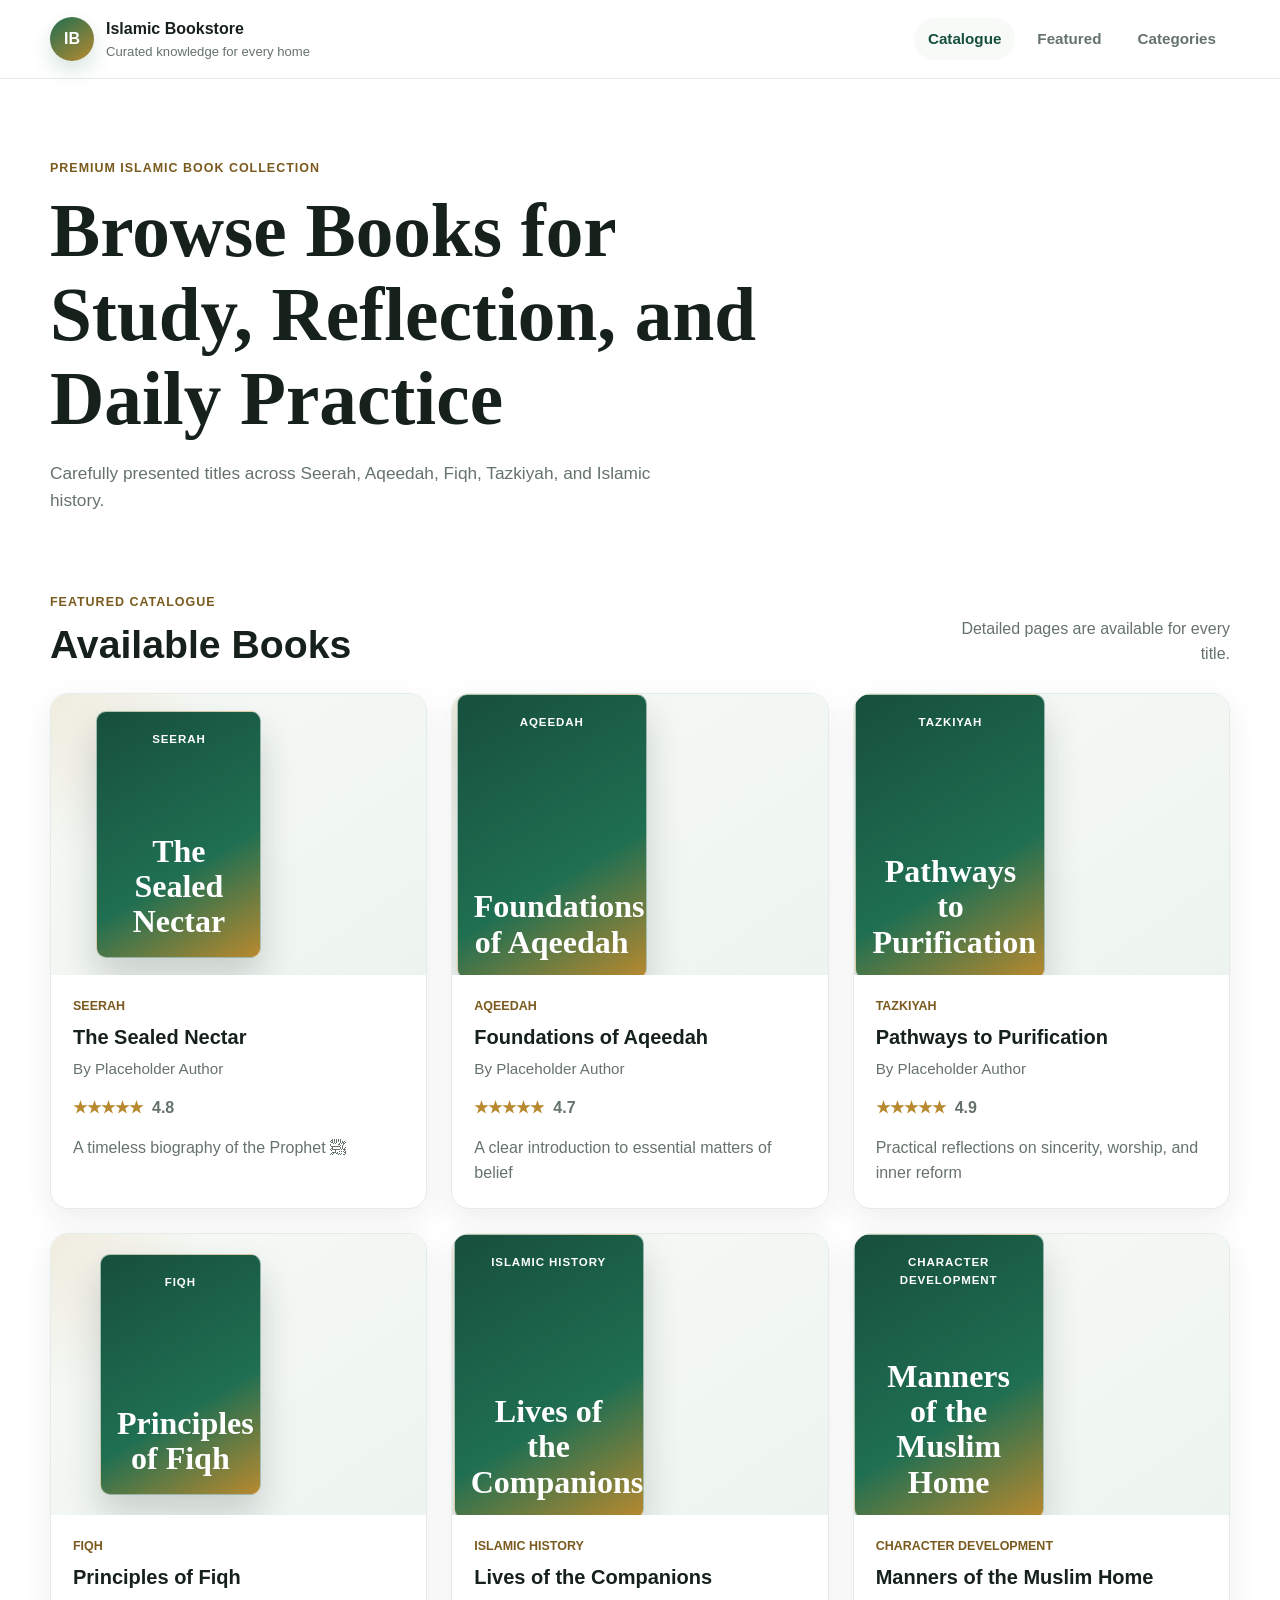
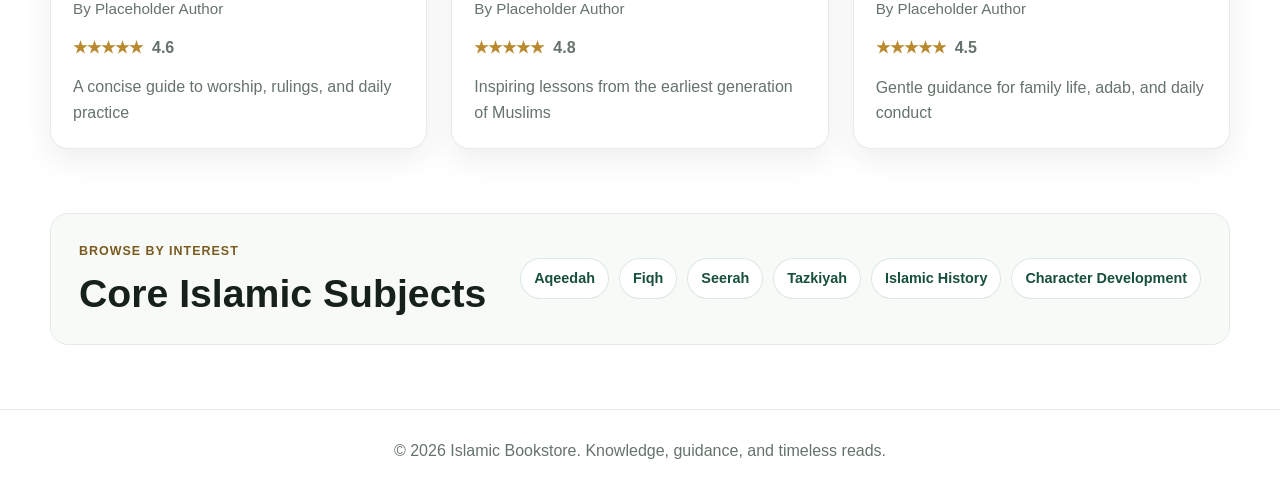
==== index.html @ 695304c9 "Rename catalogue.html to index.html" ====
<!DOCTYPE html>
<html lang="en">
<head>
  <meta charset="UTF-8">
  <meta name="viewport" content="width=device-width, initial-scale=1.0">
  <meta name="description" content="Browse a premium Islamic bookstore catalogue with detailed book information.">
  <title>Islamic Bookstore Catalogue</title>
  <link rel="stylesheet" href="styles.css">
</head>
<body>
  <header class="site-header">
    <nav class="nav-shell" aria-label="Main navigation">
      <a class="brand" href="catalogue.html" aria-label="Islamic Bookstore home">
        <span class="brand-mark" aria-hidden="true">IB</span>
        <span>
          <span class="brand-name">Islamic Bookstore</span>
          <span class="brand-tagline">Curated knowledge for every home</span>
        </span>
      </a>
      <div class="nav-links">
        <a href="catalogue.html" aria-current="page">Catalogue</a>
        <a href="#featured">Featured</a>
        <a href="#categories">Categories</a>
      </div>
    </nav>
  </header>

  <main>
    <section class="catalogue-hero">
      <div class="hero-content">
        <p class="eyebrow">Premium Islamic Book Collection</p>
        <h1>Browse Books for Study, Reflection, and Daily Practice</h1>
        <p class="hero-copy">
          Carefully presented titles across Seerah, Aqeedah, Fiqh, Tazkiyah, and Islamic history.
        </p>
      </div>
    </section>

    <section class="catalogue-section" id="featured" aria-labelledby="catalogue-title">
      <div class="section-heading">
        <div>
          <p class="eyebrow">Featured Catalogue</p>
          <h2 id="catalogue-title">Available Books</h2>
        </div>
        <p class="section-note">Detailed pages are available for every title.</p>
      </div>

      <div class="book-grid" id="bookGrid" aria-live="polite"></div>
    </section>

    <section class="category-strip" id="categories" aria-labelledby="category-title">
      <div>
        <p class="eyebrow">Browse by Interest</p>
        <h2 id="category-title">Core Islamic Subjects</h2>
      </div>
      <div class="category-tags" aria-label="Book categories">
        <span>Aqeedah</span>
        <span>Fiqh</span>
        <span>Seerah</span>
        <span>Tazkiyah</span>
        <span>Islamic History</span>
        <span>Character Development</span>
      </div>
    </section>
  </main>

  <footer class="site-footer">
    <p>&copy; 2026 Islamic Bookstore. Knowledge, guidance, and timeless reads.</p>
  </footer>

  <script src="books.js"></script>
  <script>
    const bookGrid = document.querySelector("#bookGrid");

    function buildCoverFallback(book) {
      return `
        <div class="cover-fallback" aria-hidden="true">
          <span>${book.category}</span>
          <strong>${book.title}</strong>
        </div>
      `;
    }

    function renderStars(rating) {
      const roundedRating = Math.round(rating);
      return "★★★★★".slice(0, roundedRating) + "☆☆☆☆☆".slice(0, 5 - roundedRating);
    }

    function renderCatalogue() {
      bookGrid.innerHTML = books
        .map(
          (book) => `
            <a class="book-card" href="book.html?id=${book.id}" aria-label="View details for ${book.title}">
              <div class="book-cover-wrap">
                <!-- Replace this placeholder image file with the real cover when updating books.js. -->
                <img src="${book.image}" alt="Cover of ${book.title}" loading="lazy" onerror="this.style.display='none'; this.nextElementSibling.hidden=false;">
                <div hidden>${buildCoverFallback(book)}</div>
              </div>
              <div class="book-card-body">
                <!-- Titles, authors, ratings, and previews are loaded from books.js for easier maintenance. -->
                <p class="book-category">${book.category}</p>
                <h3>${book.title}</h3>
                <p class="book-author">By ${book.author}</p>
                <div class="rating-row" aria-label="Rating ${book.rating} out of 5">
                  <span class="stars" aria-hidden="true">${renderStars(book.rating)}</span>
                  <span>${book.rating.toFixed(1)}</span>
                </div>
                <p class="book-preview">${book.preview}</p>
              </div>
            </a>
          `
        )
        .join("");
    }

    renderCatalogue();
  </script>
</body>
</html>
---- styles.css ----
:root {
  --color-ink: #17211c;
  --color-muted: #65736b;
  --color-line: #e5ebe6;
  --color-surface: #ffffff;
  --color-soft: #f7faf7;
  --color-gold: #b8892f;
  --color-gold-dark: #7a5a1e;
  --color-green: #1f6f52;
  --color-green-dark: #174f3d;
  --color-red: #a63f3f;
  --shadow-sm: 0 10px 30px rgba(23, 33, 28, 0.08);
  --shadow-md: 0 20px 45px rgba(23, 33, 28, 0.13);
  --radius-lg: 18px;
  --radius-md: 12px;
  --max-width: 1180px;
}

* {
  box-sizing: border-box;
}

html {
  scroll-behavior: smooth;
}

body {
  margin: 0;
  background: var(--color-surface);
  color: var(--color-ink);
  font-family: Inter, "Segoe UI", Arial, sans-serif;
  line-height: 1.6;
}

img {
  display: block;
  max-width: 100%;
}

a {
  color: inherit;
  text-decoration: none;
}

button {
  font: inherit;
}

.site-header {
  position: sticky;
  top: 0;
  z-index: 10;
  border-bottom: 1px solid rgba(229, 235, 230, 0.9);
  background: rgba(255, 255, 255, 0.94);
  backdrop-filter: blur(14px);
}

.nav-shell {
  width: min(var(--max-width), calc(100% - 32px));
  margin: 0 auto;
  min-height: 78px;
  display: flex;
  align-items: center;
  justify-content: space-between;
  gap: 24px;
}

.brand {
  display: inline-flex;
  align-items: center;
  gap: 12px;
  min-width: 0;
}

.brand-mark {
  width: 44px;
  height: 44px;
  display: grid;
  place-items: center;
  flex: 0 0 auto;
  border-radius: 50%;
  color: #ffffff;
  background: linear-gradient(145deg, var(--color-green), var(--color-gold));
  font-weight: 800;
  letter-spacing: 0;
  box-shadow: 0 10px 20px rgba(31, 111, 82, 0.18);
}

.brand-name,
.brand-tagline {
  display: block;
}

.brand-name {
  font-weight: 800;
  letter-spacing: 0;
}

.brand-tagline {
  color: var(--color-muted);
  font-size: 0.82rem;
}

.nav-links {
  display: flex;
  align-items: center;
  gap: 8px;
  color: var(--color-muted);
  font-size: 0.95rem;
  font-weight: 600;
}

.nav-links a {
  border-radius: 999px;
  padding: 9px 14px;
  transition: background-color 180ms ease, color 180ms ease;
}

.nav-links a:hover,
.nav-links a:focus-visible,
.nav-links a[aria-current="page"] {
  background: var(--color-soft);
  color: var(--color-green-dark);
  outline: none;
}

.catalogue-hero {
  width: min(var(--max-width), calc(100% - 32px));
  margin: 0 auto;
  padding: 80px 0 52px;
}

.hero-content {
  max-width: 780px;
}

.eyebrow {
  margin: 0 0 10px;
  color: var(--color-gold-dark);
  font-size: 0.78rem;
  font-weight: 800;
  letter-spacing: 0.08em;
  text-transform: uppercase;
}

h1,
h2,
h3,
p {
  overflow-wrap: anywhere;
}

h1,
h2,
h3 {
  margin: 0;
  line-height: 1.12;
  letter-spacing: 0;
}

h1 {
  max-width: 760px;
  font-family: Georgia, "Times New Roman", serif;
  font-size: clamp(2.5rem, 7vw, 4.7rem);
  font-weight: 700;
}

h2 {
  font-size: clamp(1.8rem, 4vw, 2.45rem);
}

.hero-copy {
  max-width: 650px;
  margin: 18px 0 0;
  color: var(--color-muted);
  font-size: 1.08rem;
}

.catalogue-section,
.category-strip,
.details-shell {
  width: min(var(--max-width), calc(100% - 32px));
  margin: 0 auto;
}

.catalogue-section {
  padding: 26px 0 64px;
}

.section-heading {
  display: flex;
  justify-content: space-between;
  align-items: end;
  gap: 28px;
  margin-bottom: 26px;
}

.section-note {
  max-width: 280px;
  margin: 0;
  color: var(--color-muted);
  text-align: right;
}

.book-grid {
  display: grid;
  grid-template-columns: repeat(3, minmax(0, 1fr));
  gap: 24px;
}

.book-card {
  display: flex;
  flex-direction: column;
  min-height: 100%;
  overflow: hidden;
  border: 1px solid var(--color-line);
  border-radius: var(--radius-lg);
  background: var(--color-surface);
  box-shadow: var(--shadow-sm);
  transition: transform 200ms ease, box-shadow 200ms ease, border-color 200ms ease;
}

.book-card:hover,
.book-card:focus-visible {
  border-color: rgba(184, 137, 47, 0.42);
  box-shadow: var(--shadow-md);
  transform: translateY(-7px);
  outline: none;
}

.book-cover-wrap {
  position: relative;
  aspect-ratio: 4 / 3;
  display: grid;
  place-items: center;
  overflow: hidden;
  background:
    radial-gradient(circle at top left, rgba(184, 137, 47, 0.12), transparent 35%),
    linear-gradient(145deg, #f7faf7, #edf4ef);
}

.book-cover-wrap img {
  width: 100%;
  height: 100%;
  object-fit: cover;
}

.cover-fallback {
  width: min(58%, 190px);
  aspect-ratio: 2 / 3;
  display: flex;
  flex-direction: column;
  justify-content: space-between;
  padding: 18px 16px;
  border: 1px solid rgba(255, 255, 255, 0.56);
  border-radius: 10px;
  color: #ffffff;
  background: linear-gradient(150deg, var(--color-green-dark), var(--color-green) 62%, var(--color-gold));
  box-shadow: 0 20px 36px rgba(23, 33, 28, 0.18);
  text-align: center;
}

.cover-fallback.large {
  width: min(72%, 330px);
}

.cover-fallback span {
  font-size: 0.72rem;
  font-weight: 800;
  letter-spacing: 0.08em;
  text-transform: uppercase;
}

.cover-fallback strong {
  font-family: Georgia, "Times New Roman", serif;
  font-size: clamp(1.35rem, 4vw, 2rem);
  line-height: 1.1;
}

.book-card-body {
  display: flex;
  flex: 1;
  flex-direction: column;
  padding: 22px;
}

.book-category {
  margin: 0 0 9px;
  color: var(--color-gold-dark);
  font-size: 0.78rem;
  font-weight: 800;
  text-transform: uppercase;
}

.book-card h3 {
  font-size: 1.25rem;
}

.book-author {
  margin: 8px 0 14px;
  color: var(--color-muted);
  font-size: 0.95rem;
}

.rating-row {
  display: flex;
  align-items: center;
  gap: 9px;
  color: var(--color-muted);
  font-weight: 700;
}

.stars {
  color: var(--color-gold);
  letter-spacing: 0;
  white-space: nowrap;
}

.book-preview {
  margin: 14px 0 0;
  color: var(--color-muted);
}

.category-strip {
  display: flex;
  justify-content: space-between;
  align-items: center;
  gap: 24px;
  margin-bottom: 64px;
  padding: 28px;
  border: 1px solid var(--color-line);
  border-radius: var(--radius-lg);
  background: var(--color-soft);
}

.category-tags,
.topic-tags {
  display: flex;
  flex-wrap: wrap;
  gap: 10px;
}

.category-tags span,
.topic-tags span {
  border: 1px solid rgba(31, 111, 82, 0.16);
  border-radius: 999px;
  background: #ffffff;
  color: var(--color-green-dark);
  padding: 8px 13px;
  font-size: 0.9rem;
  font-weight: 700;
}

.details-shell {
  padding: 34px 0 72px;
}

.back-link {
  display: inline-flex;
  margin-bottom: 22px;
  color: var(--color-green-dark);
  font-weight: 800;
}

.back-link:hover,
.back-link:focus-visible {
  color: var(--color-gold-dark);
  outline: none;
}

.book-detail-hero {
  display: grid;
  grid-template-columns: minmax(280px, 430px) minmax(0, 1fr);
  gap: 48px;
  align-items: center;
  padding: 38px;
  border: 1px solid var(--color-line);
  border-radius: var(--radius-lg);
  background: linear-gradient(145deg, #ffffff 0%, #f7faf7 100%);
  box-shadow: var(--shadow-sm);
}

.detail-cover-panel {
  display: grid;
  place-items: center;
  min-height: 500px;
  border-radius: var(--radius-md);
  background:
    radial-gradient(circle at top right, rgba(184, 137, 47, 0.13), transparent 36%),
    linear-gradient(145deg, #eef5f0, #ffffff);
}

.detail-cover {
  width: min(76%, 330px);
  aspect-ratio: 2 / 3;
  object-fit: cover;
  border-radius: 10px;
  box-shadow: 0 24px 44px rgba(23, 33, 28, 0.18);
}

.detail-summary h1 {
  margin-top: 6px;
  font-size: clamp(2.2rem, 5vw, 4rem);
}

.detail-author {
  margin: 12px 0 18px;
  color: var(--color-muted);
  font-size: 1.08rem;
  font-weight: 600;
}

.detail-meta-row {
  display: flex;
  flex-wrap: wrap;
  align-items: center;
  gap: 14px;
  margin-bottom: 16px;
}

.review-count {
  color: var(--color-muted);
  font-weight: 700;
}

.availability {
  display: inline-flex;
  margin: 0 0 22px;
  border-radius: 999px;
  padding: 8px 13px;
  font-size: 0.9rem;
  font-weight: 800;
}

.availability.available {
  background: rgba(31, 111, 82, 0.1);
  color: var(--color-green-dark);
}

.availability.limited-stock {
  background: rgba(184, 137, 47, 0.14);
  color: var(--color-gold-dark);
}

.availability.out-of-stock {
  background: rgba(166, 63, 63, 0.1);
  color: var(--color-red);
}

.summary-preview {
  max-width: 560px;
  margin: 0 0 28px;
  color: var(--color-muted);
  font-size: 1.05rem;
}

.primary-button {
  display: inline-flex;
  justify-content: center;
  align-items: center;
  min-height: 48px;
  border: 0;
  border-radius: 999px;
  padding: 0 22px;
  color: #ffffff;
  background: var(--color-green);
  box-shadow: 0 16px 28px rgba(31, 111, 82, 0.22);
  cursor: pointer;
  font-weight: 800;
  transition: transform 180ms ease, background-color 180ms ease, box-shadow 180ms ease;
}

.primary-button:hover,
.primary-button:focus-visible {
  background: var(--color-green-dark);
  box-shadow: 0 18px 30px rgba(31, 111, 82, 0.28);
  transform: translateY(-2px);
  outline: none;
}

.detail-section {
  margin-top: 24px;
  padding: 30px;
  border: 1px solid var(--color-line);
  border-radius: var(--radius-lg);
  background: var(--color-surface);
  box-shadow: var(--shadow-sm);
}

.detail-section h2 {
  margin-bottom: 16px;
  font-size: 1.45rem;
}

.detail-section p {
  margin: 0;
  color: var(--color-muted);
}

.info-grid {
  display: grid;
  grid-template-columns: repeat(5, minmax(0, 1fr));
  gap: 14px;
  margin: 0;
}

.info-grid div {
  min-width: 0;
  border: 1px solid var(--color-line);
  border-radius: var(--radius-md);
  padding: 16px;
  background: var(--color-soft);
}

.info-grid dt {
  color: var(--color-muted);
  font-size: 0.82rem;
  font-weight: 800;
  text-transform: uppercase;
}

.info-grid dd {
  margin: 6px 0 0;
  font-weight: 800;
  overflow-wrap: anywhere;
}

.empty-state {
  max-width: 720px;
  margin: 46px auto;
  padding: 40px;
  border: 1px solid var(--color-line);
  border-radius: var(--radius-lg);
  text-align: center;
  box-shadow: var(--shadow-sm);
}

.empty-state h1 {
  margin: 0 auto 12px;
  font-size: clamp(2rem, 5vw, 3.4rem);
}

.empty-state p:not(.eyebrow) {
  margin: 0 auto 22px;
  color: var(--color-muted);
}

.site-footer {
  border-top: 1px solid var(--color-line);
  padding: 28px 16px;
  color: var(--color-muted);
  text-align: center;
}

.site-footer p {
  margin: 0;
}

@media (max-width: 920px) {
  .book-grid {
    grid-template-columns: repeat(2, minmax(0, 1fr));
  }

  .book-detail-hero {
    grid-template-columns: 1fr;
  }

  .detail-cover-panel {
    min-height: 440px;
  }

  .info-grid {
    grid-template-columns: repeat(2, minmax(0, 1fr));
  }

  .category-strip {
    align-items: flex-start;
    flex-direction: column;
  }
}

@media (max-width: 720px) {
  .nav-shell {
    align-items: flex-start;
    flex-direction: column;
    gap: 14px;
    padding: 16px 0;
  }

  .nav-links {
    width: 100%;
    overflow-x: auto;
    padding-bottom: 2px;
  }

  .catalogue-hero {
    padding: 52px 0 34px;
  }

  .section-heading {
    align-items: flex-start;
    flex-direction: column;
  }

  .section-note {
    text-align: left;
  }

  .book-grid {
    grid-template-columns: 1fr;
  }

  .book-detail-hero,
  .detail-section,
  .category-strip,
  .empty-state {
    padding: 22px;
  }

  .detail-cover-panel {
    min-height: 360px;
  }

  .detail-meta-row {
    align-items: flex-start;
    flex-direction: column;
  }

  .primary-button {
    width: 100%;
  }
}

@media (max-width: 480px) {
  .brand-tagline {
    display: none;
  }

  .info-grid {
    grid-template-columns: 1fr;
  }
}
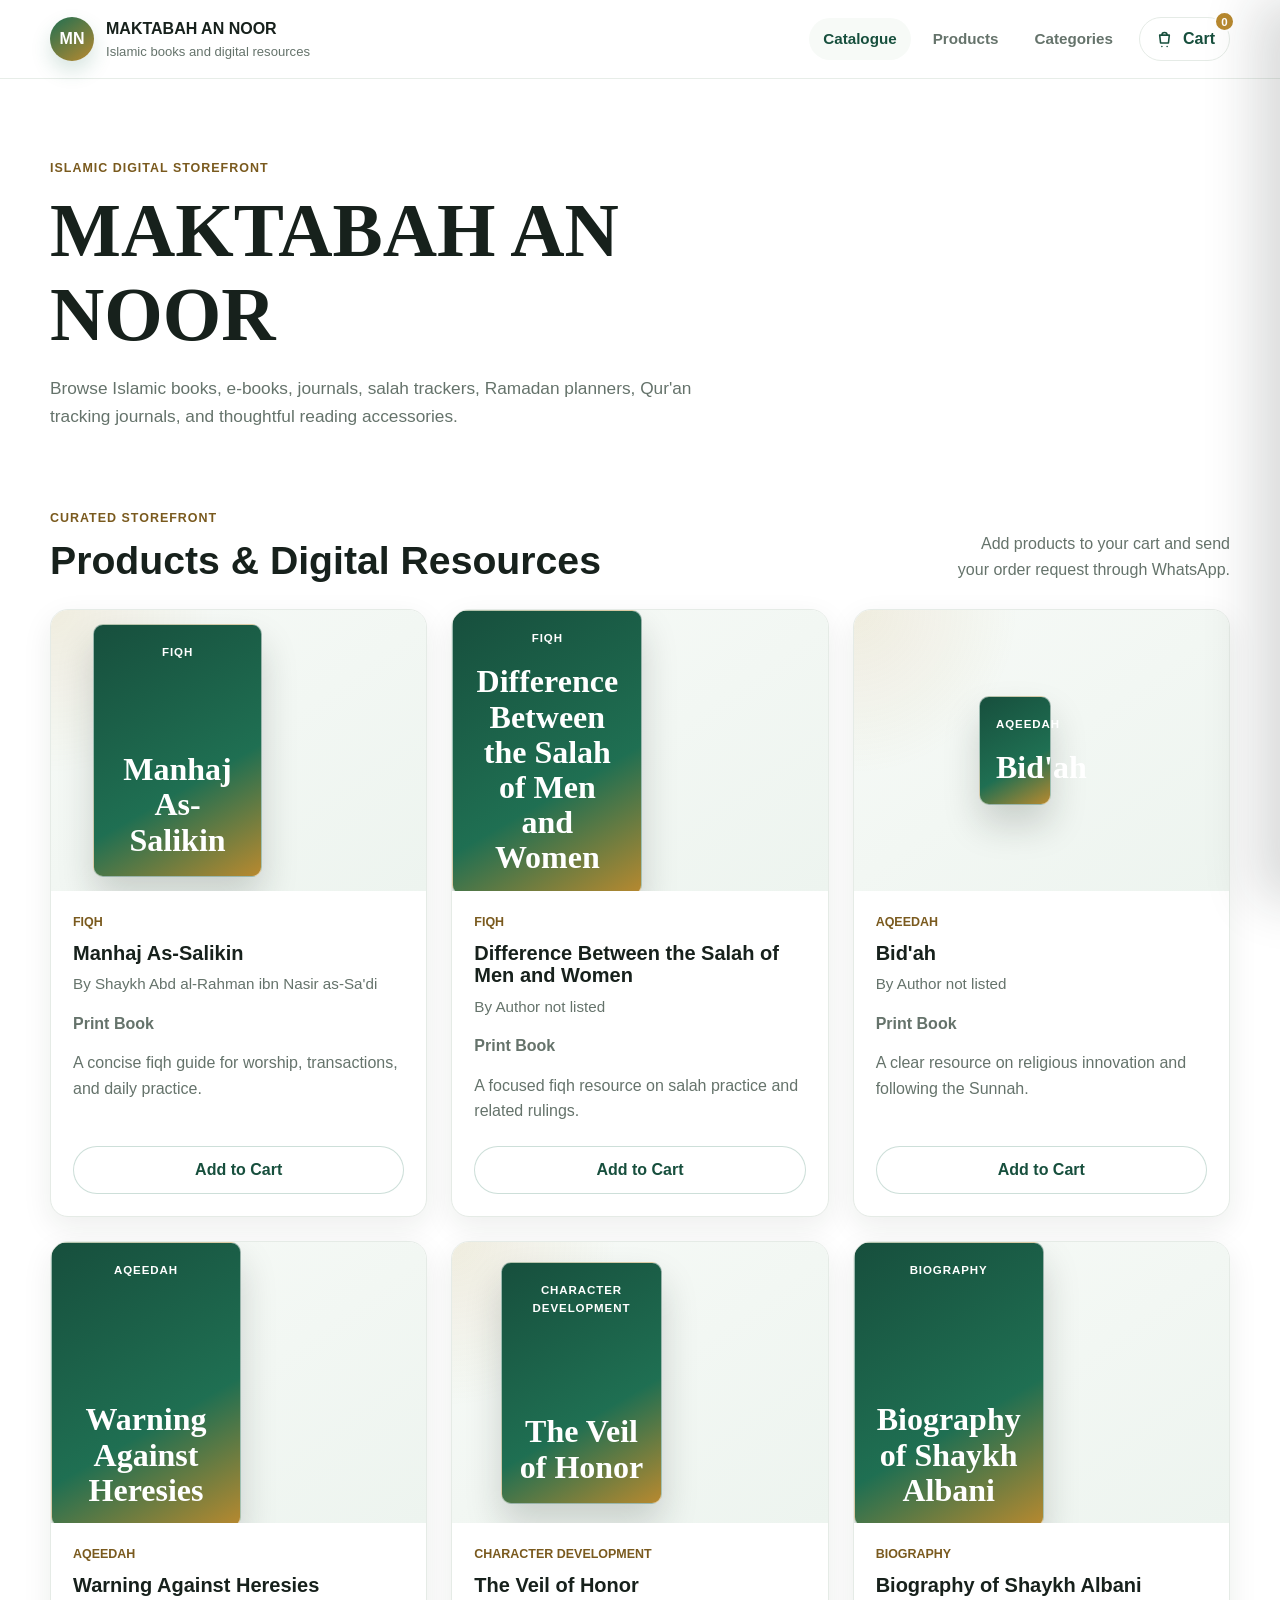
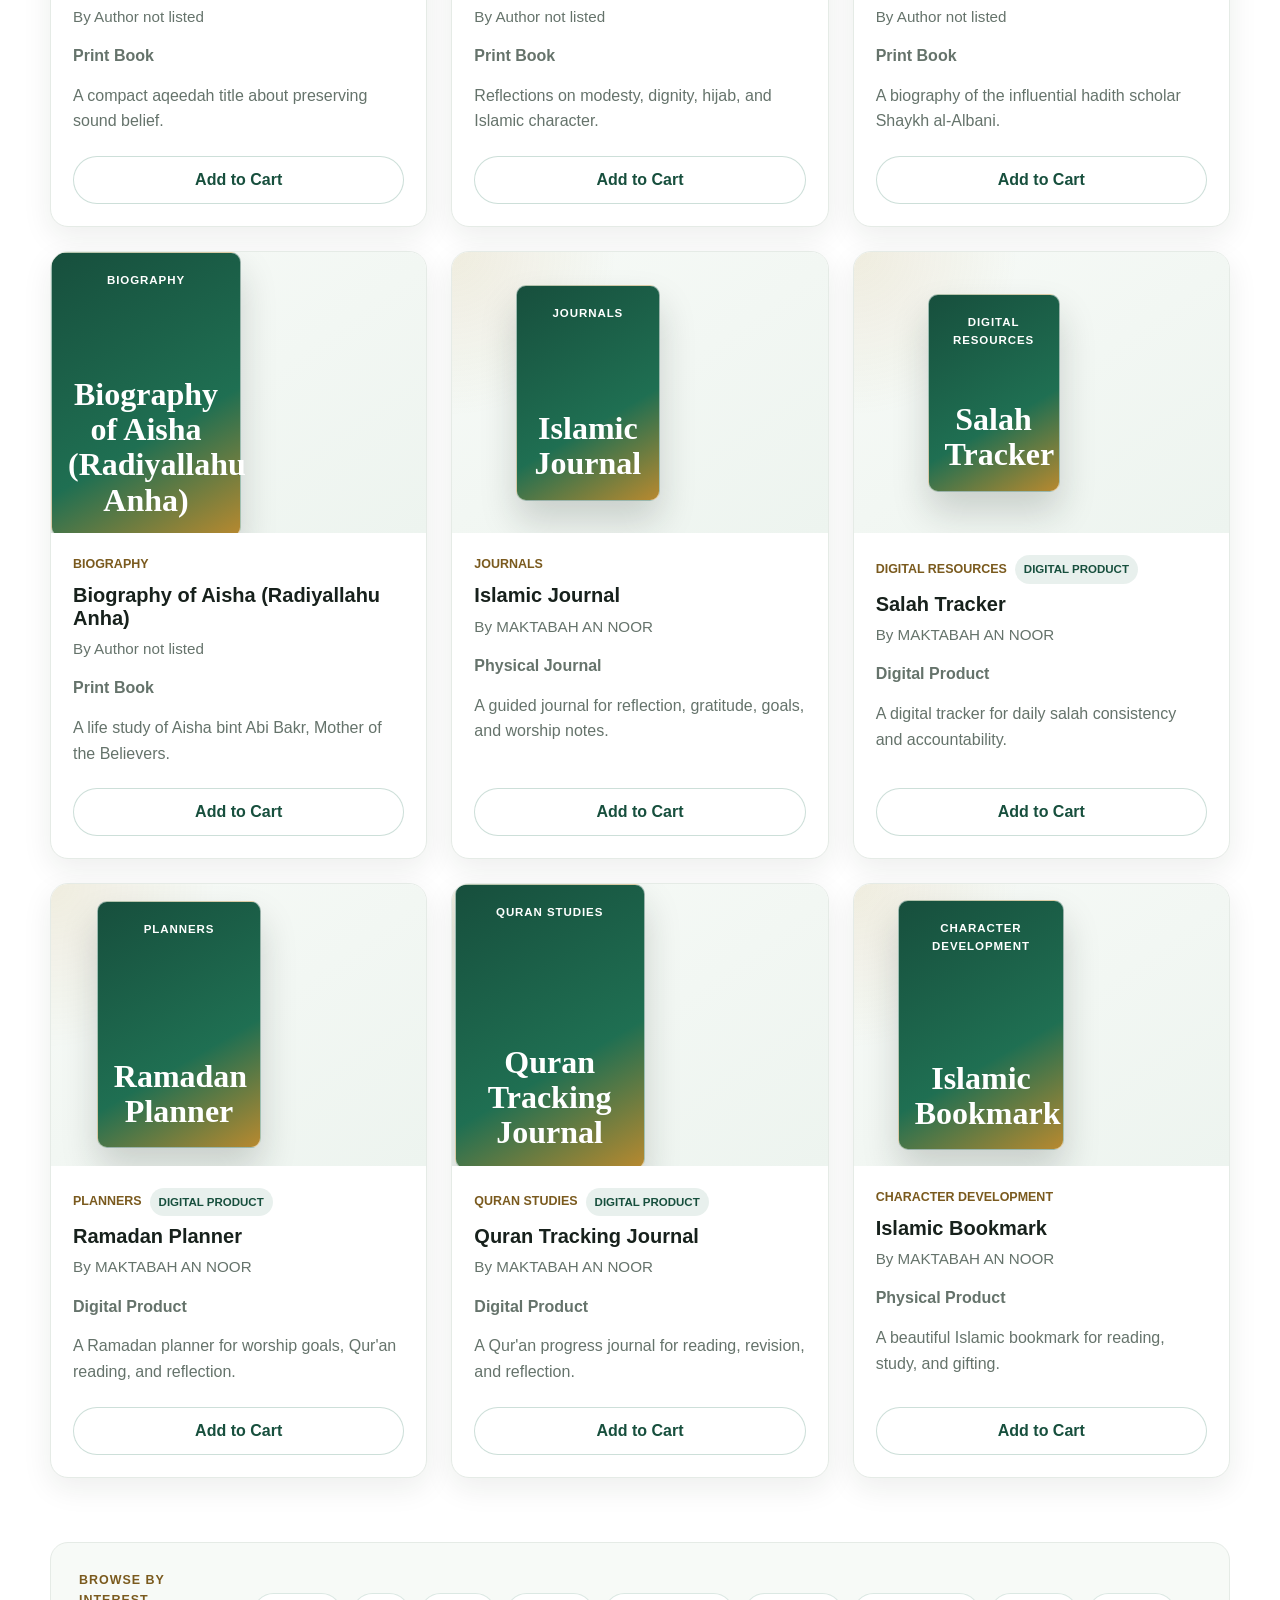
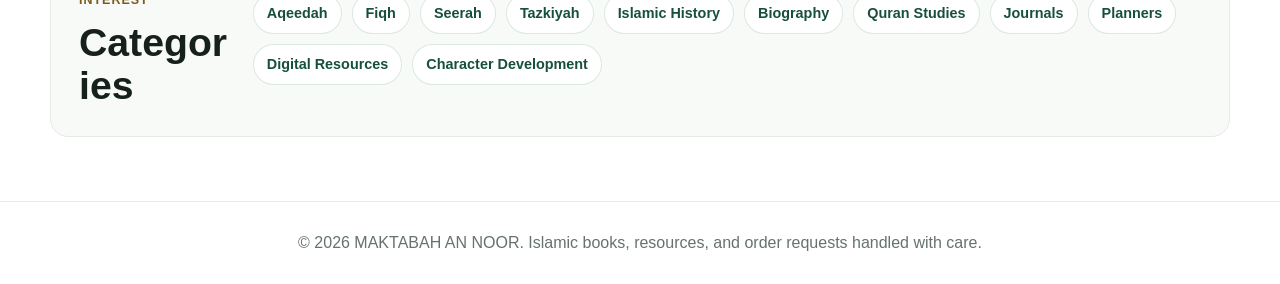
==== commit 7d1d6aa5: "Rename catalogue.html to index.html" ====
--- a/index.html
+++ b/index.html
@@ -3,24 +3,35 @@
 <head>
   <meta charset="UTF-8">
   <meta name="viewport" content="width=device-width, initial-scale=1.0">
-  <meta name="description" content="Browse a premium Islamic bookstore catalogue with detailed book information.">
-  <title>Islamic Bookstore Catalogue</title>
+  <meta name="description" content="Browse Islamic books, e-books, journals, planners, trackers, and digital resources from MAKTABAH AN NOOR.">
+  <title>MAKTABAH AN NOOR | Products & Digital Resources</title>
   <link rel="stylesheet" href="styles.css">
 </head>
 <body>
   <header class="site-header">
     <nav class="nav-shell" aria-label="Main navigation">
-      <a class="brand" href="catalogue.html" aria-label="Islamic Bookstore home">
-        <span class="brand-mark" aria-hidden="true">IB</span>
+      <a class="brand" href="catalogue.html" aria-label="MAKTABAH AN NOOR home">
+        <span class="brand-mark" aria-hidden="true">MN</span>
         <span>
-          <span class="brand-name">Islamic Bookstore</span>
-          <span class="brand-tagline">Curated knowledge for every home</span>
+          <span class="brand-name">MAKTABAH AN NOOR</span>
+          <span class="brand-tagline">Islamic books and digital resources</span>
         </span>
       </a>
-      <div class="nav-links">
-        <a href="catalogue.html" aria-current="page">Catalogue</a>
-        <a href="#featured">Featured</a>
-        <a href="#categories">Categories</a>
+      <div class="nav-actions">
+        <div class="nav-links">
+          <a href="catalogue.html" aria-current="page">Catalogue</a>
+          <a href="#featured">Products</a>
+          <a href="#categories">Categories</a>
+        </div>
+        <button class="cart-nav-button" type="button" data-cart-open aria-label="Open cart">
+          <svg viewBox="0 0 24 24" aria-hidden="true">
+            <path d="M6.5 7h11l-1 9h-9l-1-9Z"></path>
+            <path d="M9 7a3 3 0 0 1 6 0"></path>
+            <path d="M9 20h.01M15 20h.01"></path>
+          </svg>
+          <span>Cart</span>
+          <span class="cart-count" data-cart-count hidden>0</span>
+        </button>
       </div>
     </nav>
   </header>
@@ -28,10 +39,10 @@
   <main>
     <section class="catalogue-hero">
       <div class="hero-content">
-        <p class="eyebrow">Premium Islamic Book Collection</p>
-        <h1>Browse Books for Study, Reflection, and Daily Practice</h1>
+        <p class="eyebrow">Islamic Digital Storefront</p>
+        <h1>MAKTABAH AN NOOR</h1>
         <p class="hero-copy">
-          Carefully presented titles across Seerah, Aqeedah, Fiqh, Tazkiyah, and Islamic history.
+          Browse Islamic books, e-books, journals, salah trackers, Ramadan planners, Qur'an tracking journals, and thoughtful reading accessories.
         </p>
       </div>
     </section>
@@ -39,10 +50,10 @@
     <section class="catalogue-section" id="featured" aria-labelledby="catalogue-title">
       <div class="section-heading">
         <div>
-          <p class="eyebrow">Featured Catalogue</p>
-          <h2 id="catalogue-title">Available Books</h2>
+          <p class="eyebrow">Curated Storefront</p>
+          <h2 id="catalogue-title">Products & Digital Resources</h2>
         </div>
-        <p class="section-note">Detailed pages are available for every title.</p>
+        <p class="section-note">Add products to your cart and send your order request through WhatsApp.</p>
       </div>
 
       <div class="book-grid" id="bookGrid" aria-live="polite"></div>
@@ -51,69 +62,82 @@
     <section class="category-strip" id="categories" aria-labelledby="category-title">
       <div>
         <p class="eyebrow">Browse by Interest</p>
-        <h2 id="category-title">Core Islamic Subjects</h2>
+        <h2 id="category-title">Categories</h2>
       </div>
-      <div class="category-tags" aria-label="Book categories">
+      <div class="category-tags" aria-label="Product categories">
         <span>Aqeedah</span>
         <span>Fiqh</span>
         <span>Seerah</span>
         <span>Tazkiyah</span>
         <span>Islamic History</span>
+        <span>Biography</span>
+        <span>Quran Studies</span>
+        <span>Journals</span>
+        <span>Planners</span>
+        <span>Digital Resources</span>
         <span>Character Development</span>
       </div>
     </section>
   </main>
 
   <footer class="site-footer">
-    <p>&copy; 2026 Islamic Bookstore. Knowledge, guidance, and timeless reads.</p>
+    <p>&copy; 2026 MAKTABAH AN NOOR. Islamic books, resources, and order requests handled with care.</p>
   </footer>
 
   <script src="books.js"></script>
+  <script src="cart.js"></script>
   <script>
     const bookGrid = document.querySelector("#bookGrid");
 
-    function buildCoverFallback(book) {
+    function buildCoverFallback(product) {
       return `
         <div class="cover-fallback" aria-hidden="true">
-          <span>${book.category}</span>
-          <strong>${book.title}</strong>
+          <span>${product.category}</span>
+          <strong>${product.title}</strong>
         </div>
       `;
-    }
-
-    function renderStars(rating) {
-      const roundedRating = Math.round(rating);
-      return "★★★★★".slice(0, roundedRating) + "☆☆☆☆☆".slice(0, 5 - roundedRating);
     }
 
     function renderCatalogue() {
       bookGrid.innerHTML = books
         .map(
-          (book) => `
-            <a class="book-card" href="book.html?id=${book.id}" aria-label="View details for ${book.title}">
-              <div class="book-cover-wrap">
-                <!-- Replace this placeholder image file with the real cover when updating books.js. -->
-                <img src="${book.image}" alt="Cover of ${book.title}" loading="lazy" onerror="this.style.display='none'; this.nextElementSibling.hidden=false;">
-                <div hidden>${buildCoverFallback(book)}</div>
-              </div>
-              <div class="book-card-body">
-                <!-- Titles, authors, ratings, and previews are loaded from books.js for easier maintenance. -->
-                <p class="book-category">${book.category}</p>
-                <h3>${book.title}</h3>
-                <p class="book-author">By ${book.author}</p>
-                <div class="rating-row" aria-label="Rating ${book.rating} out of 5">
-                  <span class="stars" aria-hidden="true">${renderStars(book.rating)}</span>
-                  <span>${book.rating.toFixed(1)}</span>
+          (product) => `
+            <article class="book-card" data-card-link="book.html?id=${product.id}">
+              <a class="book-card-link" href="book.html?id=${product.id}" aria-label="View details for ${product.title}">
+                <div class="book-cover-wrap">
+                  <!-- Replace this placeholder image file with the real product image in books.js. -->
+                  <img src="${product.image}" alt="Cover or product image for ${product.title}" loading="lazy" onerror="this.style.display='none'; this.nextElementSibling.hidden=false;">
+                  <div hidden>${buildCoverFallback(product)}</div>
                 </div>
-                <p class="book-preview">${book.preview}</p>
-              </div>
-            </a>
+                <div class="book-card-body">
+                  <!-- Product titles, authors, formats, descriptions, and categories are loaded from books.js. -->
+                  <div class="card-badge-row">
+                    <p class="book-category">${product.category}</p>
+                    ${product.digital ? '<span class="digital-badge">Digital Product</span>' : ""}
+                  </div>
+                  <h3>${product.title}</h3>
+                  <p class="book-author">By ${product.author}</p>
+                  <p class="product-format">${product.format}</p>
+                  <p class="book-preview">${product.preview}</p>
+                </div>
+              </a>
+              <button class="secondary-button card-cart-button" type="button" data-add-to-cart="${product.id}">Add to Cart</button>
+            </article>
           `
         )
         .join("");
     }
 
     renderCatalogue();
+    Cart.bindEvents();
+
+    document.querySelectorAll("[data-card-link]").forEach((card) => {
+      card.addEventListener("click", (event) => {
+        if (!event.target.closest("button, a")) {
+          window.location.href = card.dataset.cardLink;
+        }
+      });
+    });
   </script>
 </body>
 </html>
--- a/styles.css
+++ b/styles.css
@@ -9,6 +9,7 @@
   --color-green: #1f6f52;
   --color-green-dark: #174f3d;
   --color-red: #a63f3f;
+  --color-overlay: rgba(23, 33, 28, 0.42);
   --shadow-sm: 0 10px 30px rgba(23, 33, 28, 0.08);
   --shadow-md: 0 20px 45px rgba(23, 33, 28, 0.13);
   --radius-lg: 18px;
@@ -44,6 +45,11 @@
 
 button {
   font: inherit;
+}
+
+button:disabled {
+  cursor: not-allowed;
+  opacity: 0.55;
 }
 
 .site-header {
@@ -110,6 +116,12 @@
   font-weight: 600;
 }
 
+.nav-actions {
+  display: flex;
+  align-items: center;
+  gap: 12px;
+}
+
 .nav-links a {
   border-radius: 999px;
   padding: 9px 14px;
@@ -122,6 +134,63 @@
   background: var(--color-soft);
   color: var(--color-green-dark);
   outline: none;
+}
+
+.cart-nav-button,
+.icon-button {
+  display: inline-flex;
+  align-items: center;
+  justify-content: center;
+  border: 1px solid var(--color-line);
+  background: #ffffff;
+  color: var(--color-green-dark);
+  cursor: pointer;
+  transition: transform 180ms ease, border-color 180ms ease, box-shadow 180ms ease;
+}
+
+.cart-nav-button {
+  position: relative;
+  min-height: 44px;
+  gap: 8px;
+  border-radius: 999px;
+  padding: 0 14px;
+  font-weight: 800;
+}
+
+.cart-nav-button svg {
+  width: 21px;
+  height: 21px;
+  fill: none;
+  stroke: currentColor;
+  stroke-width: 1.8;
+  stroke-linecap: round;
+  stroke-linejoin: round;
+}
+
+.cart-nav-button:hover,
+.cart-nav-button:focus-visible,
+.icon-button:hover,
+.icon-button:focus-visible {
+  border-color: rgba(184, 137, 47, 0.42);
+  box-shadow: var(--shadow-sm);
+  transform: translateY(-1px);
+  outline: none;
+}
+
+.cart-count {
+  position: absolute;
+  top: -7px;
+  right: -6px;
+  min-width: 21px;
+  height: 21px;
+  display: grid;
+  place-items: center;
+  border: 2px solid #ffffff;
+  border-radius: 999px;
+  background: var(--color-gold);
+  color: #ffffff;
+  font-size: 0.72rem;
+  font-weight: 900;
 }
 
 .catalogue-hero {
@@ -217,15 +286,22 @@
   border-radius: var(--radius-lg);
   background: var(--color-surface);
   box-shadow: var(--shadow-sm);
+  cursor: pointer;
   transition: transform 200ms ease, box-shadow 200ms ease, border-color 200ms ease;
 }
 
 .book-card:hover,
-.book-card:focus-visible {
+.book-card:focus-within {
   border-color: rgba(184, 137, 47, 0.42);
   box-shadow: var(--shadow-md);
   transform: translateY(-7px);
   outline: none;
+}
+
+.book-card-link {
+  display: flex;
+  flex: 1;
+  flex-direction: column;
 }
 
 .book-cover-wrap {
@@ -284,14 +360,33 @@
   padding: 22px;
 }
 
+.card-badge-row {
+  display: flex;
+  flex-wrap: wrap;
+  align-items: center;
+  gap: 8px;
+  margin-bottom: 9px;
+}
+
 .book-category {
-  margin: 0 0 9px;
+  margin: 0;
   color: var(--color-gold-dark);
   font-size: 0.78rem;
   font-weight: 800;
   text-transform: uppercase;
 }
 
+.digital-badge {
+  display: inline-flex;
+  border-radius: 999px;
+  background: rgba(31, 111, 82, 0.1);
+  color: var(--color-green-dark);
+  padding: 5px 9px;
+  font-size: 0.72rem;
+  font-weight: 900;
+  text-transform: uppercase;
+}
+
 .book-card h3 {
   font-size: 1.25rem;
 }
@@ -302,23 +397,19 @@
   font-size: 0.95rem;
 }
 
-.rating-row {
-  display: flex;
-  align-items: center;
-  gap: 9px;
+.product-format {
+  margin: 0;
   color: var(--color-muted);
   font-weight: 700;
-}
-
-.stars {
-  color: var(--color-gold);
-  letter-spacing: 0;
-  white-space: nowrap;
 }
 
 .book-preview {
   margin: 14px 0 0;
   color: var(--color-muted);
+}
+
+.card-cart-button {
+  margin: 0 22px 22px;
 }
 
 .category-strip {
@@ -410,22 +501,13 @@
   font-weight: 600;
 }
 
-.detail-meta-row {
-  display: flex;
-  flex-wrap: wrap;
-  align-items: center;
-  gap: 14px;
-  margin-bottom: 16px;
-}
-
-.review-count {
-  color: var(--color-muted);
-  font-weight: 700;
+.detail-badges {
+  margin-bottom: 10px;
 }
 
 .availability {
   display: inline-flex;
-  margin: 0 0 22px;
+  margin: 18px 0 22px;
   border-radius: 999px;
   padding: 8px 13px;
   font-size: 0.9rem;
@@ -449,30 +531,61 @@
 
 .summary-preview {
   max-width: 560px;
-  margin: 0 0 28px;
+  margin: 0 0 18px;
   color: var(--color-muted);
   font-size: 1.05rem;
 }
 
-.primary-button {
+.digital-note {
+  max-width: 560px;
+  margin: 0 0 24px;
+  border-left: 4px solid var(--color-gold);
+  border-radius: 10px;
+  background: rgba(184, 137, 47, 0.1);
+  color: var(--color-gold-dark);
+  padding: 12px 14px;
+  font-weight: 700;
+}
+
+.detail-actions {
+  display: flex;
+  flex-wrap: wrap;
+  gap: 12px;
+  margin-top: 26px;
+}
+
+.primary-button,
+.secondary-button {
   display: inline-flex;
   justify-content: center;
   align-items: center;
   min-height: 48px;
-  border: 0;
   border-radius: 999px;
   padding: 0 22px;
+  cursor: pointer;
+  font-weight: 800;
+  transition: transform 180ms ease, background-color 180ms ease, border-color 180ms ease, color 180ms ease, box-shadow 180ms ease;
+}
+
+.primary-button {
+  border: 0;
   color: #ffffff;
   background: var(--color-green);
   box-shadow: 0 16px 28px rgba(31, 111, 82, 0.22);
-  cursor: pointer;
-  font-weight: 800;
-  transition: transform 180ms ease, background-color 180ms ease, box-shadow 180ms ease;
+}
+
+.secondary-button {
+  border: 1px solid rgba(31, 111, 82, 0.22);
+  background: #ffffff;
+  color: var(--color-green-dark);
 }
 
 .primary-button:hover,
-.primary-button:focus-visible {
+.primary-button:focus-visible,
+.secondary-button:hover,
+.secondary-button:focus-visible {
   background: var(--color-green-dark);
+  color: #ffffff;
   box-shadow: 0 18px 30px rgba(31, 111, 82, 0.28);
   transform: translateY(-2px);
   outline: none;
@@ -556,6 +669,215 @@
   margin: 0;
 }
 
+.cart-overlay {
+  position: fixed;
+  inset: 0;
+  z-index: 30;
+  background: var(--color-overlay);
+  animation: fadeIn 180ms ease;
+}
+
+.cart-overlay[hidden] {
+  display: none;
+}
+
+.cart-drawer {
+  position: fixed;
+  top: 0;
+  right: 0;
+  z-index: 40;
+  width: min(420px, 100%);
+  height: 100vh;
+  display: flex;
+  flex-direction: column;
+  border-left: 1px solid var(--color-line);
+  background: #ffffff;
+  box-shadow: -24px 0 50px rgba(23, 33, 28, 0.16);
+  transform: translateX(100%);
+  transition: transform 220ms ease;
+}
+
+.cart-drawer[aria-hidden="false"] {
+  transform: translateX(0);
+}
+
+.cart-drawer-header,
+.cart-drawer-footer {
+  padding: 24px;
+}
+
+.cart-drawer-header {
+  display: flex;
+  justify-content: space-between;
+  gap: 18px;
+  border-bottom: 1px solid var(--color-line);
+}
+
+.cart-drawer-header h2 {
+  font-size: 1.65rem;
+}
+
+.icon-button {
+  width: 42px;
+  height: 42px;
+  flex: 0 0 auto;
+  border-radius: 999px;
+  font-size: 1.4rem;
+}
+
+.cart-items {
+  flex: 1;
+  overflow-y: auto;
+  padding: 18px;
+}
+
+.cart-item {
+  display: grid;
+  grid-template-columns: 64px minmax(0, 1fr);
+  gap: 14px;
+  position: relative;
+  padding: 14px 0;
+  border-bottom: 1px solid var(--color-line);
+}
+
+.cart-item-cover {
+  width: 64px;
+  height: 86px;
+  display: grid;
+  place-items: center;
+  overflow: hidden;
+  border-radius: 10px;
+  background: linear-gradient(150deg, var(--color-green-dark), var(--color-gold));
+  color: #ffffff;
+  font-weight: 900;
+}
+
+.cart-item-cover img {
+  width: 100%;
+  height: 100%;
+  object-fit: cover;
+}
+
+.cart-item-body h3 {
+  margin: 0 70px 4px 0;
+  font-size: 0.98rem;
+}
+
+.cart-item-body p {
+  margin: 0 0 10px;
+  color: var(--color-muted);
+  font-size: 0.88rem;
+  font-weight: 700;
+}
+
+.quantity-control {
+  display: inline-grid;
+  grid-template-columns: 34px 48px 34px;
+  overflow: hidden;
+  border: 1px solid var(--color-line);
+  border-radius: 999px;
+}
+
+.quantity-control button,
+.quantity-control input {
+  width: 100%;
+  height: 34px;
+  border: 0;
+  background: #ffffff;
+  color: var(--color-green-dark);
+  text-align: center;
+  font-weight: 900;
+}
+
+.quantity-control button {
+  cursor: pointer;
+}
+
+.quantity-control input {
+  border-left: 1px solid var(--color-line);
+  border-right: 1px solid var(--color-line);
+}
+
+.remove-button {
+  position: absolute;
+  top: 14px;
+  right: 0;
+  border: 0;
+  background: transparent;
+  color: var(--color-red);
+  cursor: pointer;
+  font-size: 0.82rem;
+  font-weight: 800;
+}
+
+.cart-drawer-footer {
+  border-top: 1px solid var(--color-line);
+  background: var(--color-soft);
+}
+
+.cart-helper {
+  margin: 0 0 16px;
+  color: var(--color-muted);
+  font-size: 0.92rem;
+}
+
+.checkout-button {
+  width: 100%;
+}
+
+.empty-cart {
+  display: grid;
+  place-items: center;
+  min-height: 320px;
+  padding: 20px;
+  text-align: center;
+}
+
+.empty-cart h3 {
+  margin-bottom: 8px;
+  font-size: 1.25rem;
+}
+
+.empty-cart p:not(.eyebrow) {
+  margin: 0;
+  color: var(--color-muted);
+}
+
+.toast {
+  position: fixed;
+  left: 50%;
+  bottom: 24px;
+  z-index: 60;
+  max-width: min(420px, calc(100% - 32px));
+  border-radius: 999px;
+  background: var(--color-ink);
+  color: #ffffff;
+  padding: 12px 18px;
+  box-shadow: var(--shadow-md);
+  opacity: 0;
+  pointer-events: none;
+  transform: translate(-50%, 16px);
+  transition: opacity 180ms ease, transform 180ms ease;
+}
+
+.toast.is-visible {
+  opacity: 1;
+  transform: translate(-50%, 0);
+}
+
+.cart-open {
+  overflow: hidden;
+}
+
+@keyframes fadeIn {
+  from {
+    opacity: 0;
+  }
+  to {
+    opacity: 1;
+  }
+}
+
 @media (max-width: 920px) {
   .book-grid {
     grid-template-columns: repeat(2, minmax(0, 1fr));
@@ -581,16 +903,28 @@
 
 @media (max-width: 720px) {
   .nav-shell {
-    align-items: flex-start;
+    align-items: stretch;
     flex-direction: column;
     gap: 14px;
     padding: 16px 0;
   }
 
+  .nav-actions {
+    align-items: flex-start;
+    justify-content: space-between;
+    width: 100%;
+    gap: 10px;
+  }
+
   .nav-links {
-    width: 100%;
+    flex: 1;
+    min-width: 0;
     overflow-x: auto;
     padding-bottom: 2px;
+  }
+
+  .cart-nav-button span:not(.cart-count) {
+    display: none;
   }
 
   .catalogue-hero {
@@ -621,13 +955,18 @@
     min-height: 360px;
   }
 
-  .detail-meta-row {
-    align-items: flex-start;
-    flex-direction: column;
-  }
-
-  .primary-button {
+  .primary-button,
+  .secondary-button {
     width: 100%;
+  }
+
+  .cart-drawer {
+    width: 100%;
+  }
+
+  .cart-drawer-header,
+  .cart-drawer-footer {
+    padding: 20px;
   }
 }
 
